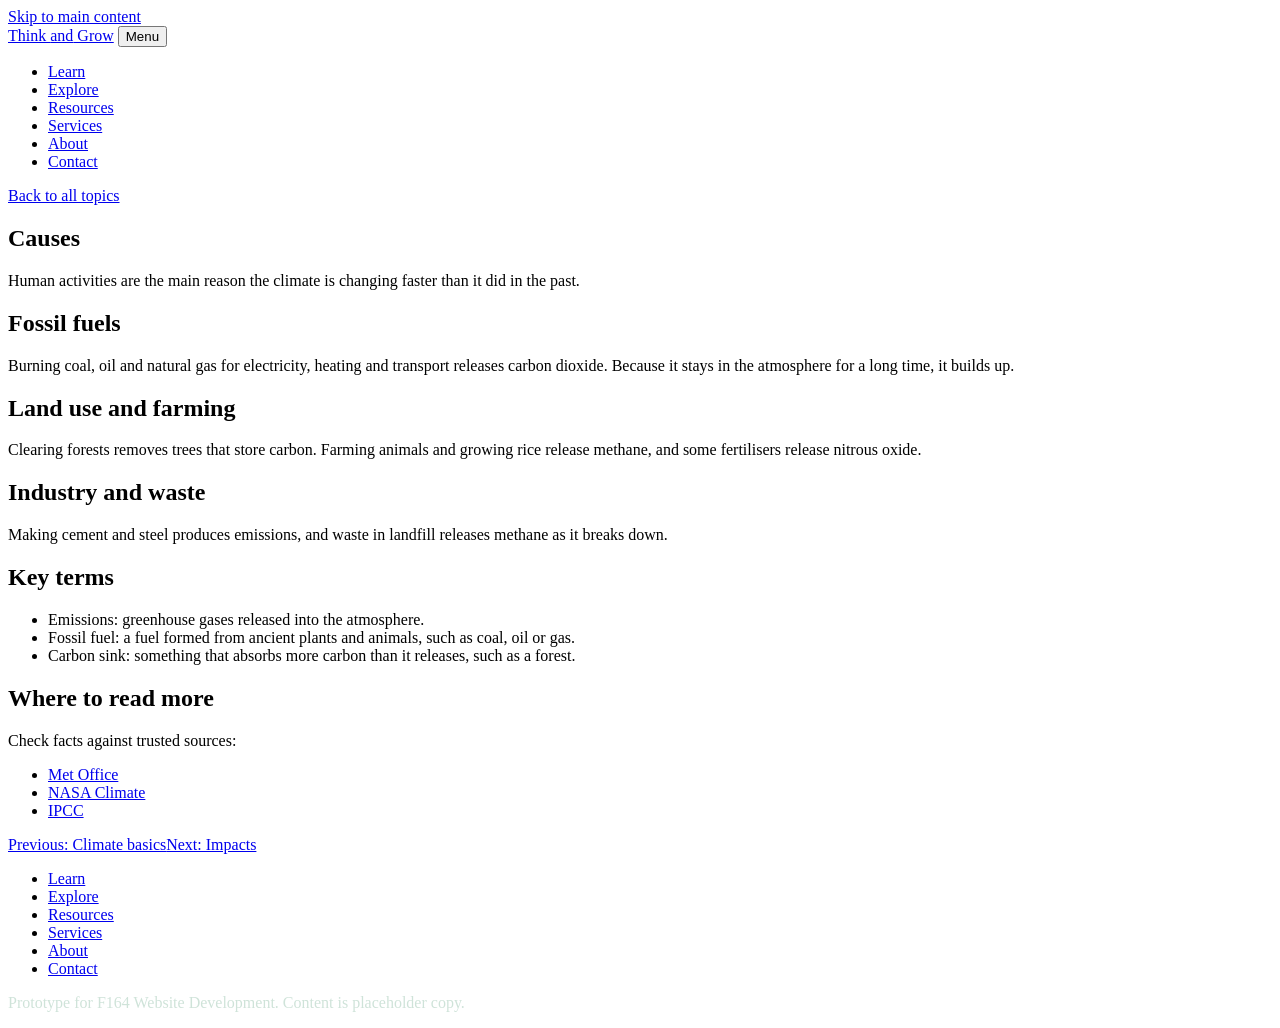
==== causes.html @ 75246ee3 "Add files via upload" ====
<!DOCTYPE html>
<html lang="en-GB">
<head>
<meta charset="utf-8">
<meta name="viewport" content="width=device-width, initial-scale=1">
<title>Causes | Think and Grow</title>
<meta name="description" content="Short lessons, interactive activities and teacher resources on climate change for UK secondary schools and colleges.">
<link rel="stylesheet" href="css/style.css">
</head>
<body>
<a class="skip" href="#main">Skip to main content</a>
<header>
 <div class="wrap bar">
  <a class="logo" href="index.html">Think <span>and</span> Grow</a>
  <button id="menuBtn" aria-expanded="false" aria-controls="nav">Menu</button>
  <nav id="nav" aria-label="Main">
   <ul>
    <li><a href="index.html#learn">Learn</a></li>
    <li><a href="index.html#explore">Explore</a></li>
    <li><a href="index.html#resources">Resources</a></li>
    <li><a href="index.html#services">Services</a></li>
    <li><a href="index.html#about">About</a></li>
    <li><a href="index.html#contact">Contact</a></li>
   </ul>
  </nav>
 </div>
</header>

<main id="main"><section class="wrap prose"><a class="crumb" href="index.html#learn">Back to all topics</a>
<h1>Causes</h1>
<p class="lead">Human activities are the main reason the climate is changing faster than it did in the past.</p>
<h2>Fossil fuels</h2>
<p>Burning coal, oil and natural gas for electricity, heating and transport releases carbon dioxide. Because it stays in the atmosphere for a long time, it builds up.</p>
<h2>Land use and farming</h2>
<p>Clearing forests removes trees that store carbon. Farming animals and growing rice release methane, and some fertilisers release nitrous oxide.</p>
<h2>Industry and waste</h2>
<p>Making cement and steel produces emissions, and waste in landfill releases methane as it breaks down.</p>
<h2>Key terms</h2>
<ul><li>Emissions: greenhouse gases released into the atmosphere.</li><li>Fossil fuel: a fuel formed from ancient plants and animals, such as coal, oil or gas.</li><li>Carbon sink: something that absorbs more carbon than it releases, such as a forest.</li></ul>
<h2>Where to read more</h2>
<p>Check facts against trusted sources:</p>
<ul class="src"><li><a href="https://www.metoffice.gov.uk">Met Office</a></li><li><a href="https://climate.nasa.gov">NASA Climate</a></li><li><a href="https://www.ipcc.ch">IPCC</a></li></ul>
<div class="pager"><a class="btn teal" href="climate-basics.html">Previous: Climate basics</a><a class="btn teal" href="impacts.html">Next: Impacts</a></div>
</section></main>
<footer>
 <div class="wrap">
  <ul><li><a href="index.html#learn">Learn</a></li><li><a href="index.html#explore">Explore</a></li><li><a href="index.html#resources">Resources</a></li><li><a href="index.html#services">Services</a></li><li><a href="index.html#about">About</a></li><li><a href="index.html#contact">Contact</a></li></ul>
  <p class="small" style="color:#cfe3d9">Prototype for F164 Website Development. Content is placeholder copy.</p>
 </div>
</footer>

<script src="js/menu.js" defer></script>
</body>
</html>
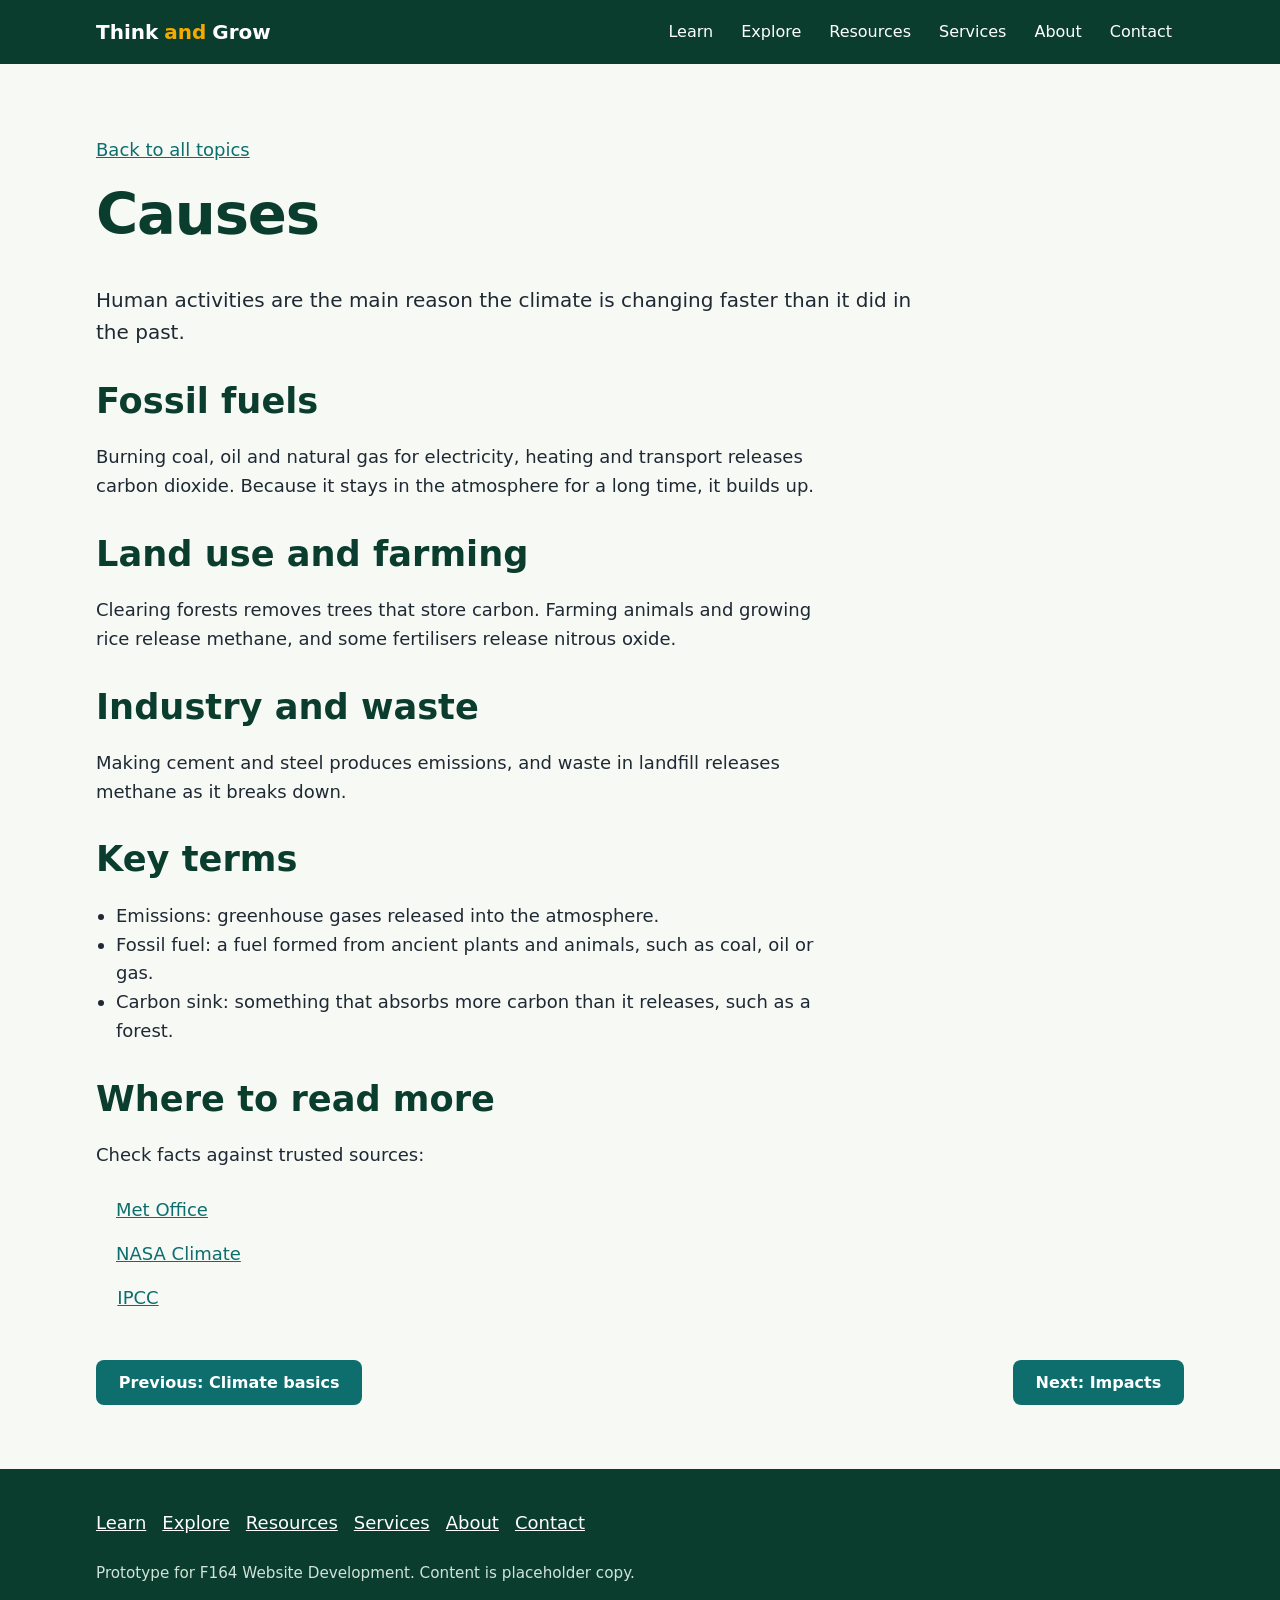
==== commit c535bba4: "Restore folder structure and add SEO tags The browser upload flattened css/, js/ and fonts/ into the" ====
--- a/causes.html
+++ b/causes.html
@@ -4,7 +4,38 @@
 <meta charset="utf-8">
 <meta name="viewport" content="width=device-width, initial-scale=1">
 <title>Causes | Think and Grow</title>
-<meta name="description" content="Short lessons, interactive activities and teacher resources on climate change for UK secondary schools and colleges.">
+<meta name="description" content="Find out how fossil fuels, land use, farming, industry and waste release greenhouse gases and drive climate change. A short topic for students aged 14–18.">
+<link rel="canonical" href="https://jadebiyi79ja-cyber.github.io/think-and-grow/causes.html">
+<meta property="og:type" content="article">
+<meta property="og:site_name" content="Think and Grow">
+<meta property="og:title" content="Causes | Think and Grow">
+<meta property="og:description" content="Find out how fossil fuels, land use, farming, industry and waste release greenhouse gases and drive climate change. A short topic for students aged 14–18.">
+<meta property="og:url" content="https://jadebiyi79ja-cyber.github.io/think-and-grow/causes.html">
+<meta property="og:locale" content="en_GB">
+<meta name="twitter:card" content="summary">
+<script type="application/ld+json">
+{
+ "@context": "https://schema.org",
+ "@type": "LearningResource",
+ "name": "Causes",
+ "url": "https://jadebiyi79ja-cyber.github.io/think-and-grow/causes.html",
+ "description": "Find out how fossil fuels, land use, farming, industry and waste release greenhouse gases and drive climate change. A short topic for students aged 14–18.",
+ "inLanguage": "en-GB",
+ "learningResourceType": "Topic page",
+ "typicalAgeRange": "14-18",
+ "about": "Climate change",
+ "audience": {
+  "@type": "EducationalAudience",
+  "educationalRole": "student",
+  "audienceType": "Students aged 14 to 18 in UK secondary schools and colleges"
+ },
+ "isPartOf": {
+  "@type": "WebSite",
+  "name": "Think and Grow",
+  "url": "https://jadebiyi79ja-cyber.github.io/think-and-grow/"
+ }
+}
+</script>
 <link rel="stylesheet" href="css/style.css">
 </head>
 <body>
--- a/css/style.css
+++ b/css/style.css
@@ -0,0 +1,104 @@
+/* House style from the planning document, section 7. */
+/* Fonts: add the WOFF2 files listed in fonts/README.txt, then delete the two lines
+   marked START and END below to switch the @font-face rules on. They are off by default
+   so the browser does not request files that are not there. */
+/* START (delete this line to enable fonts)
+@font-face{font-family:"Lexend";src:local("Lexend"),url("../fonts/Lexend-Variable.woff2") format("woff2");font-weight:100 900;font-display:swap}
+@font-face{font-family:"Atkinson Hyperlegible";src:local("Atkinson Hyperlegible"),url("../fonts/AtkinsonHyperlegible-Regular.woff2") format("woff2");font-weight:400;font-display:swap}
+@font-face{font-family:"Atkinson Hyperlegible";src:local("Atkinson Hyperlegible Bold"),url("../fonts/AtkinsonHyperlegible-Bold.woff2") format("woff2");font-weight:700;font-display:swap}
+END (delete this line to enable fonts) */
+:root{--forest:#0B3D2E;--teal:#0E6E6E;--amber:#F2A900;--mist:#F7F9F5;--tint:#DFF3EC;--ink:#1F2933;--slate:#5B6770;--red:#B42318;
+--head:"Lexend","Segoe UI",system-ui,sans-serif;--body:"Atkinson Hyperlegible","Segoe UI",system-ui,sans-serif}
+*{box-sizing:border-box}
+html{font-size:100%;scroll-padding-top:5rem}
+body{margin:0;font:1.125rem/1.6 var(--body);color:var(--ink);background:var(--mist)}
+h1,h2,h3{font-family:var(--head);color:var(--forest);line-height:1.2;margin:0 0 .6em}
+h1{font-size:clamp(2rem,1.2rem + 4vw,3.6rem);letter-spacing:-.02em}
+h2{font-size:clamp(1.5rem,1.1rem + 1.6vw,2.2rem)}
+h3{font-size:1.2rem}
+p{max-width:65ch;margin:0 0 1em}
+img,svg{max-width:100%;height:auto}
+a{color:var(--teal)}
+:focus-visible{outline:3px solid var(--forest);outline-offset:3px;border-radius:2px}
+.skip{position:absolute;left:-999px;top:0;background:var(--amber);color:var(--ink);padding:.75rem 1rem;z-index:20}
+.skip:focus{left:0}
+.wrap{width:min(100% - 2rem,68rem);margin-inline:auto}
+section{padding:3rem 0}
+/* buttons: 44px minimum touch target */
+.btn{display:inline-flex;align-items:center;justify-content:center;min-height:44px;min-width:44px;padding:.7rem 1.3rem;border:2px solid transparent;border-radius:.5rem;font:700 1rem var(--head);text-decoration:none;cursor:pointer;background:var(--amber);color:var(--ink)}
+.btn:hover{background:#ffc733}
+.btn.alt{background:transparent;color:#fff;border-color:#fff}
+.btn.alt:hover{background:rgba(255,255,255,.14)}
+.btn.teal{background:var(--teal);color:#fff}
+.btn.teal:hover{background:#0b5858}
+/* header */
+header{background:var(--forest);position:sticky;top:0;z-index:10}
+.bar{display:flex;align-items:center;justify-content:space-between;gap:1rem;min-height:4rem}
+.logo{font:700 1.25rem var(--head);color:#fff;text-decoration:none}
+.logo span{color:var(--amber)}
+#menuBtn{background:none;color:#fff;border:2px solid #fff;border-radius:.5rem;min-height:44px;padding:0 1rem;font:700 1rem var(--head);cursor:pointer}
+nav ul{list-style:none;margin:0;padding:0}
+nav a{display:flex;align-items:center;min-height:44px;padding:0 .75rem;color:#fff;text-decoration:none;font-family:var(--head);font-size:1rem}
+nav a:hover{text-decoration:underline;text-underline-offset:.3em}
+nav{display:none;position:absolute;left:0;right:0;top:100%;background:var(--forest);padding:.5rem 1rem 1rem;border-top:1px solid #1f6b52}
+nav.open{display:block}
+/* hero */
+.hero{background:var(--forest);color:#fff;padding:3rem 0 0;position:relative}
+.hero h1{color:#fff;max-width:16ch}
+.hero p{font-size:1.25rem;color:#e6f2ec}
+.cta{display:flex;flex-wrap:wrap;gap:.75rem;margin:1.5rem 0 3rem}
+/* decorative colour bands: illustrative only, not real data */
+.bands{height:5rem;background:linear-gradient(90deg,#2b6c8f 0 8%,#4a8db0 8% 16%,#8fb9cf 16% 24%,#cfdde3 24% 32%,#f0e2c3 32% 40%,#f5c977 40% 48%,#f2a900 48% 56%,#e2801a 56% 64%,#d2591f 64% 72%,#b93a1c 72% 82%,#8f2418 82% 92%,#5f1a14 92% 100%)}
+/* cards */
+.grid{display:grid;gap:1rem;grid-template-columns:1fr}
+.card{background:#fff;border:1px solid #cfdcd5;border-radius:.75rem;padding:1.25rem}
+.card.route{border-left:6px solid var(--teal)}
+.card.route.t{border-left-color:var(--amber)}
+.tint{background:var(--tint)}
+details{border-top:1px solid #cfdcd5;padding:.25rem 0}
+summary{min-height:44px;display:flex;align-items:center;cursor:pointer;font-weight:700;color:var(--teal)}
+details p{margin:.25rem 0 .75rem}
+/* tools */
+fieldset{border:1px solid #9fb5aa;border-radius:.5rem;margin:0 0 1rem;padding:.75rem 1rem}
+legend{font:700 1rem var(--head);color:var(--forest);padding:0 .4rem}
+label.opt{display:flex;align-items:center;gap:.6rem;min-height:44px;cursor:pointer}
+input[type=radio]{width:1.5rem;height:1.5rem;accent-color:var(--teal);flex:none}
+.out{margin-top:1rem;padding:1rem;border-radius:.5rem;background:var(--tint);border-left:6px solid var(--teal)}
+.out:empty{display:none}
+.out.bad{background:#fdecea;border-left-color:var(--red)}
+.small{font-size:.95rem;color:var(--slate)}
+/* form */
+.field{margin-bottom:1rem}
+.field label{display:block;font-weight:700;margin-bottom:.3rem}
+input[type=text],input[type=email],textarea{width:100%;min-height:44px;padding:.65rem .8rem;font:inherit;border:2px solid #6b7c74;border-radius:.5rem;background:#fff;color:var(--ink)}
+textarea{min-height:8rem}
+.err{color:var(--red);font-weight:700;margin:.3rem 0 0}
+input[aria-invalid=true],textarea[aria-invalid=true]{border-color:var(--red)}
+footer{background:var(--forest);color:#e6f2ec;padding:2rem 0}
+footer a{color:#fff}
+footer ul{list-style:none;padding:0;margin:0 0 1rem;display:flex;flex-wrap:wrap;gap:.25rem 1rem}
+footer li a{display:inline-flex;min-height:44px;align-items:center}
+@media(min-width:600px){.grid.two,.grid.three,.grid.four{grid-template-columns:repeat(2,1fr)}}
+@media(min-width:1024px){
+ #menuBtn{display:none}
+ nav{display:block;position:static;background:none;padding:0;border:0}
+ nav ul{display:flex;gap:.25rem}
+ .grid.three{grid-template-columns:repeat(3,1fr)}
+ .grid.four{grid-template-columns:repeat(4,1fr)}
+ .hero{padding-top:4.5rem}
+ section{padding:4rem 0}
+}
+@media(prefers-reduced-motion:reduce){*{animation:none!important;transition:none!important;scroll-behavior:auto!important}}
+
+/* topic pages */
+.crumb{display:inline-flex;align-items:center;min-height:44px;margin-bottom:.5rem}
+.lead{font-size:1.25rem}
+.prose h2{margin-top:2rem}
+.prose ul{padding-left:1.25rem;max-width:65ch}
+.pager{display:flex;flex-wrap:wrap;gap:.75rem;justify-content:space-between;margin-top:2.5rem}
+.card h3 a{color:var(--forest)}
+.logo{display:inline-flex;align-items:center;min-height:44px}
+.more,.card h3 a,.src li a{display:inline-flex;align-items:center;min-height:44px}
+.src{list-style:none;padding:0;margin:0 0 1rem}
+nav a,footer li a,.src li a{min-width:44px;justify-content:center}
+.logo{gap:.3em}
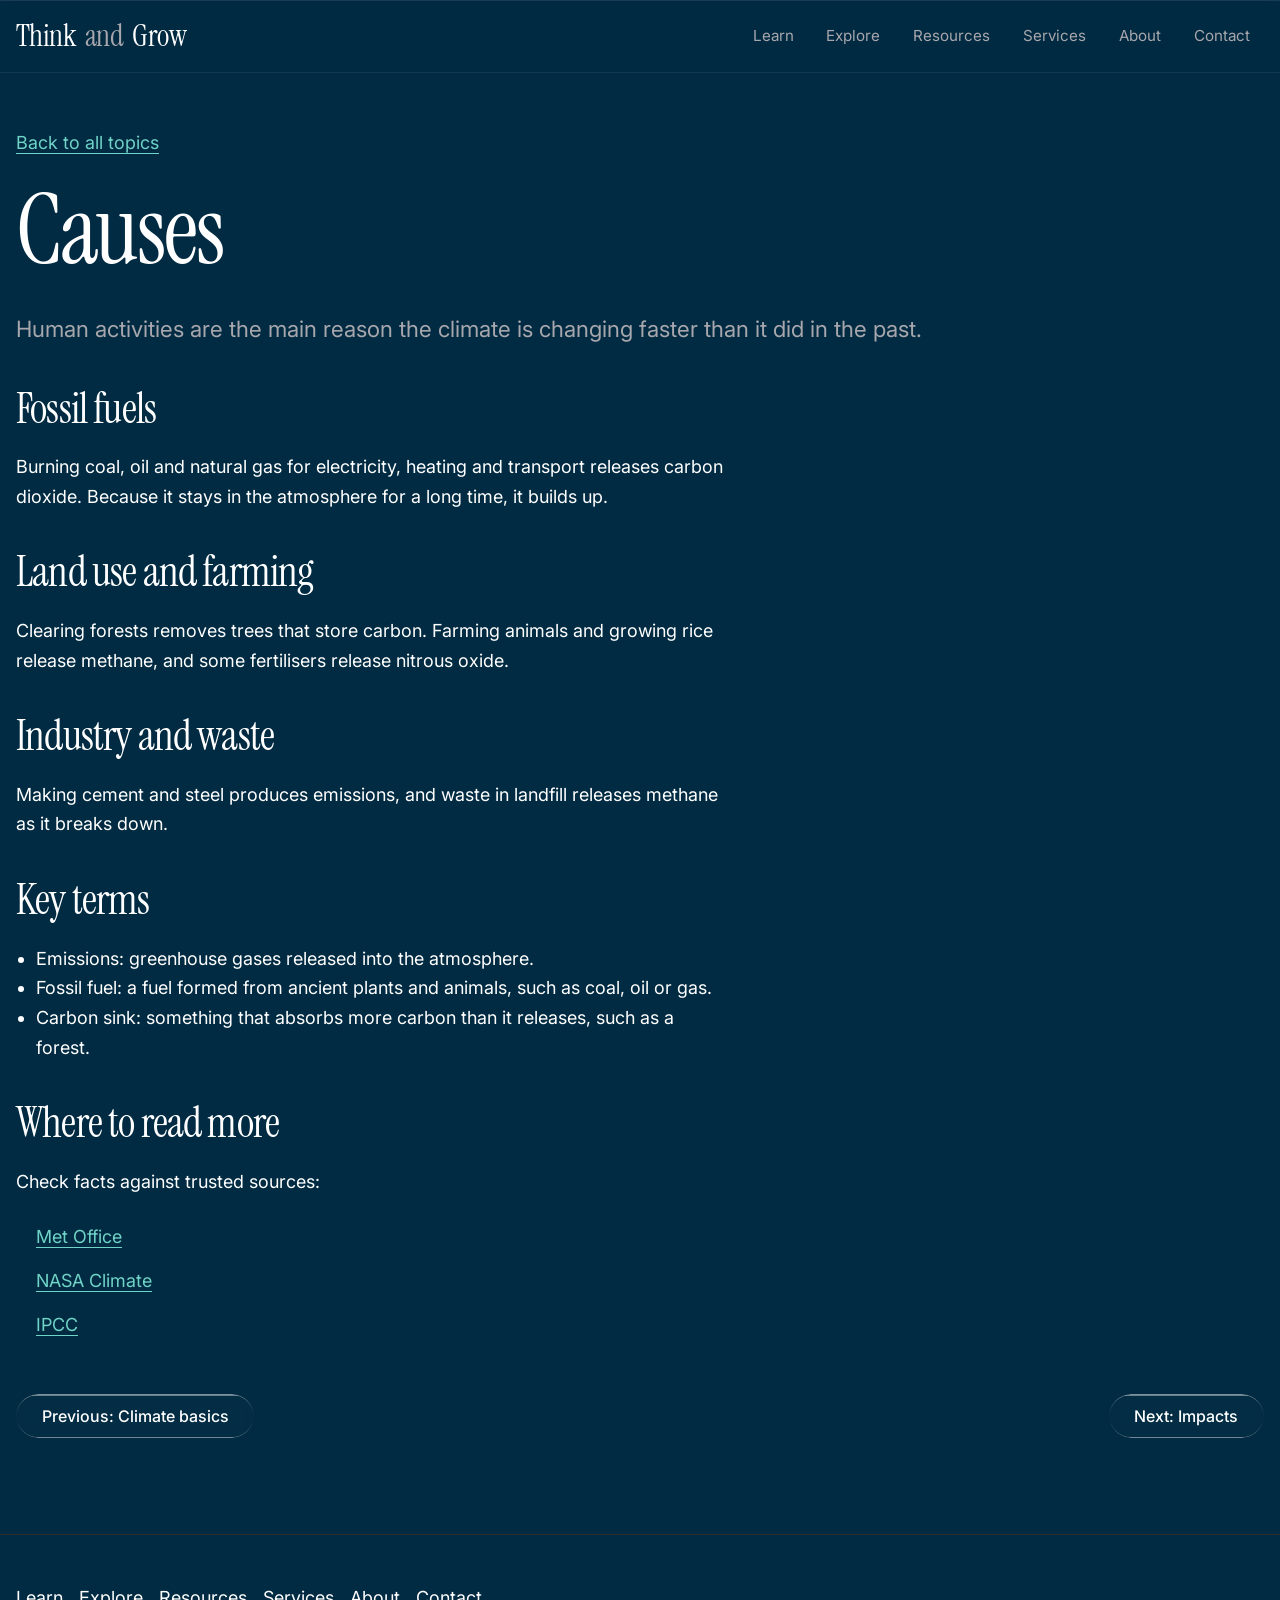
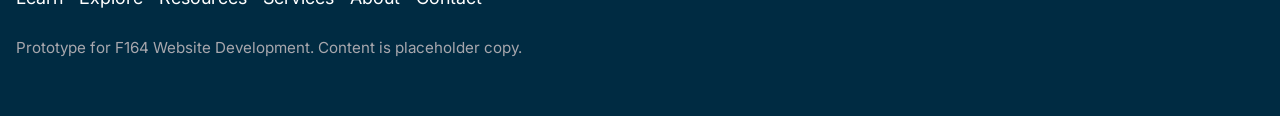
==== commit 95f3cca3: "Cinematic redesign: navy palette, liquid-glass controls, display fonts and hero video CSS restyle of" ====
--- a/causes.html
+++ b/causes.html
@@ -36,6 +36,9 @@
  }
 }
 </script>
+<link rel="preconnect" href="https://fonts.googleapis.com">
+<link rel="preconnect" href="https://fonts.gstatic.com" crossorigin>
+<link rel="stylesheet" href="https://fonts.googleapis.com/css2?family=Instrument+Serif:ital@0;1&amp;family=Inter:wght@400;500&amp;display=swap">
 <link rel="stylesheet" href="css/style.css">
 </head>
 <body>
--- a/css/style.css
+++ b/css/style.css
@@ -1,83 +1,88 @@
-/* House style from the planning document, section 7. */
-/* Fonts: add the WOFF2 files listed in fonts/README.txt, then delete the two lines
-   marked START and END below to switch the @font-face rules on. They are off by default
-   so the browser does not request files that are not there. */
-/* START (delete this line to enable fonts)
-@font-face{font-family:"Lexend";src:local("Lexend"),url("../fonts/Lexend-Variable.woff2") format("woff2");font-weight:100 900;font-display:swap}
-@font-face{font-family:"Atkinson Hyperlegible";src:local("Atkinson Hyperlegible"),url("../fonts/AtkinsonHyperlegible-Regular.woff2") format("woff2");font-weight:400;font-display:swap}
-@font-face{font-family:"Atkinson Hyperlegible";src:local("Atkinson Hyperlegible Bold"),url("../fonts/AtkinsonHyperlegible-Bold.woff2") format("woff2");font-weight:700;font-display:swap}
-END (delete this line to enable fonts) */
-:root{--forest:#0B3D2E;--teal:#0E6E6E;--amber:#F2A900;--mist:#F7F9F5;--tint:#DFF3EC;--ink:#1F2933;--slate:#5B6770;--red:#B42318;
---head:"Lexend","Segoe UI",system-ui,sans-serif;--body:"Atkinson Hyperlegible","Segoe UI",system-ui,sans-serif}
+/* Cinematic redesign (approved October 2026): deep navy, white text, liquid-glass controls.
+   Fonts: Instrument Serif (headings) and Inter 400/500 (body), loaded from Google Fonts in each page's <head>.
+   Contrast on --background: white 14.7:1, --muted-foreground 6.2:1, --link 8.3:1, --error 7.6:1, --amber 7.3:1. */
+:root{--background:hsl(201 100% 13%);--background-2:#00384F;--foreground:hsl(0 0% 100%);--muted-foreground:#A7A7AD;
+--primary:hsl(0 0% 100%);--primary-foreground:hsl(0 0% 4%);--secondary:hsl(0 0% 10%);--muted:hsl(0 0% 10%);--accent:hsl(0 0% 10%);
+--border:hsl(0 0% 18%);--input:#6B8899;--link:#6FD3C7;--amber:#F2A900;--error:#FDA29B;
+--font-display:"Instrument Serif",Georgia,serif;--font-body:"Inter","Segoe UI",system-ui,sans-serif}
 *{box-sizing:border-box}
-html{font-size:100%;scroll-padding-top:5rem}
-body{margin:0;font:1.125rem/1.6 var(--body);color:var(--ink);background:var(--mist)}
-h1,h2,h3{font-family:var(--head);color:var(--forest);line-height:1.2;margin:0 0 .6em}
-h1{font-size:clamp(2rem,1.2rem + 4vw,3.6rem);letter-spacing:-.02em}
-h2{font-size:clamp(1.5rem,1.1rem + 1.6vw,2.2rem)}
-h3{font-size:1.2rem}
+html{font-size:100%;scroll-padding-top:6rem;background:var(--background)}
+body{margin:0;font:400 1.125rem/1.65 var(--font-body);color:var(--foreground);background:var(--background)}
+h1,h2,h3{font-family:var(--font-display);font-weight:400;color:var(--foreground);line-height:1.05;margin:0 0 .5em}
+h1{font-size:clamp(3rem,1.5rem + 6vw,6rem);letter-spacing:-.025em}
+h2{font-size:clamp(2.2rem,1.4rem + 3vw,3.6rem);letter-spacing:-.02em}
+h3{font-size:1.75rem;line-height:1.15}
 p{max-width:65ch;margin:0 0 1em}
 img,svg{max-width:100%;height:auto}
-a{color:var(--teal)}
-:focus-visible{outline:3px solid var(--forest);outline-offset:3px;border-radius:2px}
-.skip{position:absolute;left:-999px;top:0;background:var(--amber);color:var(--ink);padding:.75rem 1rem;z-index:20}
+a{color:var(--link);text-underline-offset:.2em}
+strong{font-weight:500;color:var(--foreground)}
+:focus-visible{outline:3px solid var(--foreground);outline-offset:3px;border-radius:4px}
+.skip{position:absolute;left:-999px;top:0;background:var(--primary);color:var(--primary-foreground);padding:.75rem 1rem;z-index:30;border-radius:0 0 .75rem 0}
 .skip:focus{left:0}
-.wrap{width:min(100% - 2rem,68rem);margin-inline:auto}
-section{padding:3rem 0}
+.wrap{width:min(100% - 2rem,80rem);margin-inline:auto}
+section{padding:4rem 0}
+/* liquid glass */
+.btn,#menuBtn,header{background:rgba(255,255,255,.01);background-blend-mode:luminosity;-webkit-backdrop-filter:blur(4px);backdrop-filter:blur(4px);box-shadow:inset 0 1px 1px rgba(255,255,255,.1)}
+.btn,#menuBtn{position:relative;overflow:hidden}
+.btn::before,#menuBtn::before{content:"";position:absolute;inset:0;border-radius:inherit;padding:1.4px;background:linear-gradient(180deg,rgba(255,255,255,.45) 0%,rgba(255,255,255,.15) 20%,rgba(255,255,255,0) 40%,rgba(255,255,255,0) 60%,rgba(255,255,255,.15) 80%,rgba(255,255,255,.45) 100%);-webkit-mask:linear-gradient(#fff,#fff) content-box,linear-gradient(#fff,#fff);-webkit-mask-composite:xor;mask-composite:exclude;pointer-events:none}
 /* buttons: 44px minimum touch target */
-.btn{display:inline-flex;align-items:center;justify-content:center;min-height:44px;min-width:44px;padding:.7rem 1.3rem;border:2px solid transparent;border-radius:.5rem;font:700 1rem var(--head);text-decoration:none;cursor:pointer;background:var(--amber);color:var(--ink)}
-.btn:hover{background:#ffc733}
-.btn.alt{background:transparent;color:#fff;border-color:#fff}
-.btn.alt:hover{background:rgba(255,255,255,.14)}
-.btn.teal{background:var(--teal);color:#fff}
-.btn.teal:hover{background:#0b5858}
+.btn{display:inline-flex;align-items:center;justify-content:center;min-height:44px;min-width:44px;padding:.75rem 1.6rem;border:0;border-radius:999px;font:500 1rem var(--font-body);text-decoration:none;cursor:pointer;color:var(--foreground);transition:transform .2s ease,background-color .2s ease}
+.btn:hover{transform:scale(1.03);background-color:rgba(255,255,255,.08)}
+.btn.alt{color:var(--muted-foreground)}
+.btn.alt:hover{color:var(--foreground)}
 /* header */
-header{background:var(--forest);position:sticky;top:0;z-index:10}
-.bar{display:flex;align-items:center;justify-content:space-between;gap:1rem;min-height:4rem}
-.logo{font:700 1.25rem var(--head);color:#fff;text-decoration:none}
-.logo span{color:var(--amber)}
-#menuBtn{background:none;color:#fff;border:2px solid #fff;border-radius:.5rem;min-height:44px;padding:0 1rem;font:700 1rem var(--head);cursor:pointer}
+header{position:sticky;top:0;z-index:10;background-color:rgba(0,43,66,.55);border-bottom:1px solid rgba(255,255,255,.08)}
+.bar{display:flex;align-items:center;justify-content:space-between;gap:1rem;min-height:4.5rem}
+.logo{display:inline-flex;align-items:center;gap:.3em;min-height:44px;font:400 1.9rem/1 var(--font-display);letter-spacing:-.02em;color:var(--foreground);text-decoration:none}
+.logo span{color:var(--muted-foreground)}
+#menuBtn{color:var(--foreground);border:0;border-radius:999px;min-height:44px;padding:0 1.25rem;font:500 1rem var(--font-body);cursor:pointer}
 nav ul{list-style:none;margin:0;padding:0}
-nav a{display:flex;align-items:center;min-height:44px;padding:0 .75rem;color:#fff;text-decoration:none;font-family:var(--head);font-size:1rem}
-nav a:hover{text-decoration:underline;text-underline-offset:.3em}
-nav{display:none;position:absolute;left:0;right:0;top:100%;background:var(--forest);padding:.5rem 1rem 1rem;border-top:1px solid #1f6b52}
+nav a{display:flex;align-items:center;justify-content:center;min-height:44px;min-width:44px;padding:0 .9rem;color:var(--muted-foreground);text-decoration:none;font-size:.95rem;transition:color .2s ease}
+nav a:hover{color:var(--foreground)}
+nav{display:none;position:absolute;left:0;right:0;top:100%;background:var(--background);padding:.5rem 1rem 1rem;border-bottom:1px solid var(--border)}
 nav.open{display:block}
-/* hero */
-.hero{background:var(--forest);color:#fff;padding:3rem 0 0;position:relative}
-.hero h1{color:#fff;max-width:16ch}
-.hero p{font-size:1.25rem;color:#e6f2ec}
-.cta{display:flex;flex-wrap:wrap;gap:.75rem;margin:1.5rem 0 3rem}
+/* hero: fullscreen video, text centred over it */
+.hero{position:relative;overflow:hidden;color:var(--foreground);min-height:calc(100svh - 4.5rem);display:flex;flex-direction:column;justify-content:center;padding:5.5rem 0 0;text-align:center}
+.bg-video{position:absolute;inset:0;width:100%;height:100%;object-fit:cover;z-index:0}
+.hero .wrap{position:relative;z-index:1;display:flex;flex-direction:column;align-items:center}
+.hero h1{max-width:14ch;font-size:clamp(3rem,1rem + 8vw,6rem);line-height:.95;letter-spacing:-2.46px;margin-bottom:0}
+.hero p{max-width:42rem;margin:2rem auto 0;font-size:clamp(1rem,.9rem + .5vw,1.25rem);line-height:1.7;color:var(--muted-foreground)}
+.cta{display:flex;flex-wrap:wrap;justify-content:center;gap:1rem;margin:3rem 0 4.5rem}
+.cta .btn{padding:1.1rem 3rem}
 /* decorative colour bands: illustrative only, not real data */
-.bands{height:5rem;background:linear-gradient(90deg,#2b6c8f 0 8%,#4a8db0 8% 16%,#8fb9cf 16% 24%,#cfdde3 24% 32%,#f0e2c3 32% 40%,#f5c977 40% 48%,#f2a900 48% 56%,#e2801a 56% 64%,#d2591f 64% 72%,#b93a1c 72% 82%,#8f2418 82% 92%,#5f1a14 92% 100%)}
+.bands{position:relative;z-index:1;height:.6rem;background:linear-gradient(90deg,#2b6c8f 0 8%,#4a8db0 8% 16%,#8fb9cf 16% 24%,#cfdde3 24% 32%,#f0e2c3 32% 40%,#f5c977 40% 48%,#f2a900 48% 56%,#e2801a 56% 64%,#d2591f 64% 72%,#b93a1c 72% 82%,#8f2418 82% 92%,#5f1a14 92% 100%)}
 /* cards */
-.grid{display:grid;gap:1rem;grid-template-columns:1fr}
-.card{background:#fff;border:1px solid #cfdcd5;border-radius:.75rem;padding:1.25rem}
-.card.route{border-left:6px solid var(--teal)}
-.card.route.t{border-left-color:var(--amber)}
-.tint{background:var(--tint)}
-details{border-top:1px solid #cfdcd5;padding:.25rem 0}
-summary{min-height:44px;display:flex;align-items:center;cursor:pointer;font-weight:700;color:var(--teal)}
+.grid{display:grid;gap:1.25rem;grid-template-columns:1fr}
+.card{background:rgba(255,255,255,.04);border:1px solid var(--border);border-radius:1.25rem;padding:1.75rem;box-shadow:inset 0 1px 1px rgba(255,255,255,.08)}
+.card p{color:var(--muted-foreground)}
+.card.route{border-top:3px solid var(--link)}
+.card.route.t{border-top-color:var(--amber)}
+.tint{background:var(--background-2)}
+details{border-top:1px solid var(--border);padding:.25rem 0}
+summary{min-height:44px;display:flex;align-items:center;cursor:pointer;font-weight:500;color:var(--foreground)}
 details p{margin:.25rem 0 .75rem}
 /* tools */
-fieldset{border:1px solid #9fb5aa;border-radius:.5rem;margin:0 0 1rem;padding:.75rem 1rem}
-legend{font:700 1rem var(--head);color:var(--forest);padding:0 .4rem}
+fieldset{border:1px solid var(--border);border-radius:1rem;margin:0 0 1rem;padding:.75rem 1rem}
+legend{font:500 1rem var(--font-body);color:var(--foreground);padding:0 .4rem}
 label.opt{display:flex;align-items:center;gap:.6rem;min-height:44px;cursor:pointer}
-input[type=radio]{width:1.5rem;height:1.5rem;accent-color:var(--teal);flex:none}
-.out{margin-top:1rem;padding:1rem;border-radius:.5rem;background:var(--tint);border-left:6px solid var(--teal)}
+input[type=radio]{width:1.5rem;height:1.5rem;accent-color:var(--link);flex:none}
+.out{margin-top:1rem;padding:1rem 1.25rem;border-radius:1rem;background:rgba(111,211,199,.1);border-left:4px solid var(--link);color:var(--foreground)}
 .out:empty{display:none}
-.out.bad{background:#fdecea;border-left-color:var(--red)}
-.small{font-size:.95rem;color:var(--slate)}
+.out.bad{background:rgba(253,162,155,.1);border-left-color:var(--error)}
+.small{font-size:.95rem;color:var(--muted-foreground)}
 /* form */
-.field{margin-bottom:1rem}
-.field label{display:block;font-weight:700;margin-bottom:.3rem}
-input[type=text],input[type=email],textarea{width:100%;min-height:44px;padding:.65rem .8rem;font:inherit;border:2px solid #6b7c74;border-radius:.5rem;background:#fff;color:var(--ink)}
+.field{margin-bottom:1.25rem}
+.field label{display:block;font-weight:500;margin-bottom:.4rem}
+input[type=text],input[type=email],textarea{width:100%;min-height:44px;padding:.75rem 1rem;font:inherit;border:1px solid var(--input);border-radius:.75rem;background:rgba(255,255,255,.04);color:var(--foreground)}
 textarea{min-height:8rem}
-.err{color:var(--red);font-weight:700;margin:.3rem 0 0}
-input[aria-invalid=true],textarea[aria-invalid=true]{border-color:var(--red)}
-footer{background:var(--forest);color:#e6f2ec;padding:2rem 0}
-footer a{color:#fff}
+.err{color:var(--error);font-weight:500;margin:.4rem 0 0}
+input[aria-invalid=true],textarea[aria-invalid=true]{border:2px solid var(--error)}
+footer{background:var(--background);color:var(--muted-foreground);padding:2.5rem 0;border-top:1px solid var(--border)}
+footer a{color:var(--foreground);text-decoration:none}
+footer a:hover{text-decoration:underline}
 footer ul{list-style:none;padding:0;margin:0 0 1rem;display:flex;flex-wrap:wrap;gap:.25rem 1rem}
-footer li a{display:inline-flex;min-height:44px;align-items:center}
+footer li a{display:inline-flex;min-height:44px;min-width:44px;align-items:center;justify-content:center}
+footer .small{color:var(--muted-foreground)!important}
 @media(min-width:600px){.grid.two,.grid.three,.grid.four{grid-template-columns:repeat(2,1fr)}}
 @media(min-width:1024px){
  #menuBtn{display:none}
@@ -85,20 +90,28 @@
  nav ul{display:flex;gap:.25rem}
  .grid.three{grid-template-columns:repeat(3,1fr)}
  .grid.four{grid-template-columns:repeat(4,1fr)}
- .hero{padding-top:4.5rem}
- section{padding:4rem 0}
+ section{padding:6rem 0}
 }
-@media(prefers-reduced-motion:reduce){*{animation:none!important;transition:none!important;scroll-behavior:auto!important}}
+/* entrance animation only for people who have not asked for less motion */
+@keyframes fade-rise{from{opacity:0;transform:translateY(24px)}to{opacity:1;transform:translateY(0)}}
+@media(prefers-reduced-motion:no-preference){
+ .hero h1,.prose h1{animation:fade-rise .8s ease-out both}
+ .hero p,.prose .lead{animation:fade-rise .8s ease-out .2s both}
+ .hero .cta{animation:fade-rise .8s ease-out .4s both}
+}
+/* reduced motion: no animation, and the background video is hidden (the navy background shows instead) */
+@media(prefers-reduced-motion:reduce){*{animation:none!important;transition:none!important;scroll-behavior:auto!important}.bg-video{display:none}}
 
 /* topic pages */
-.crumb{display:inline-flex;align-items:center;min-height:44px;margin-bottom:.5rem}
-.lead{font-size:1.25rem}
-.prose h2{margin-top:2rem}
+.prose{padding-top:3rem}
+.crumb{display:inline-flex;align-items:center;min-height:44px;margin-bottom:1rem}
+.prose h1{margin-bottom:.3em}
+.lead{font-size:clamp(1.15rem,1rem + .6vw,1.4rem);color:var(--muted-foreground)}
+.prose h2{margin-top:2.5rem;font-size:clamp(1.8rem,1.3rem + 2vw,2.6rem)}
 .prose ul{padding-left:1.25rem;max-width:65ch}
-.pager{display:flex;flex-wrap:wrap;gap:.75rem;justify-content:space-between;margin-top:2.5rem}
-.card h3 a{color:var(--forest)}
-.logo{display:inline-flex;align-items:center;min-height:44px}
+.pager{display:flex;flex-wrap:wrap;gap:.75rem;justify-content:space-between;margin-top:3rem}
+.card h3 a{color:var(--foreground);text-decoration:none}
+.card h3 a:hover{text-decoration:underline}
 .more,.card h3 a,.src li a{display:inline-flex;align-items:center;min-height:44px}
 .src{list-style:none;padding:0;margin:0 0 1rem}
-nav a,footer li a,.src li a{min-width:44px;justify-content:center}
-.logo{gap:.3em}
+.src li a{min-width:44px}
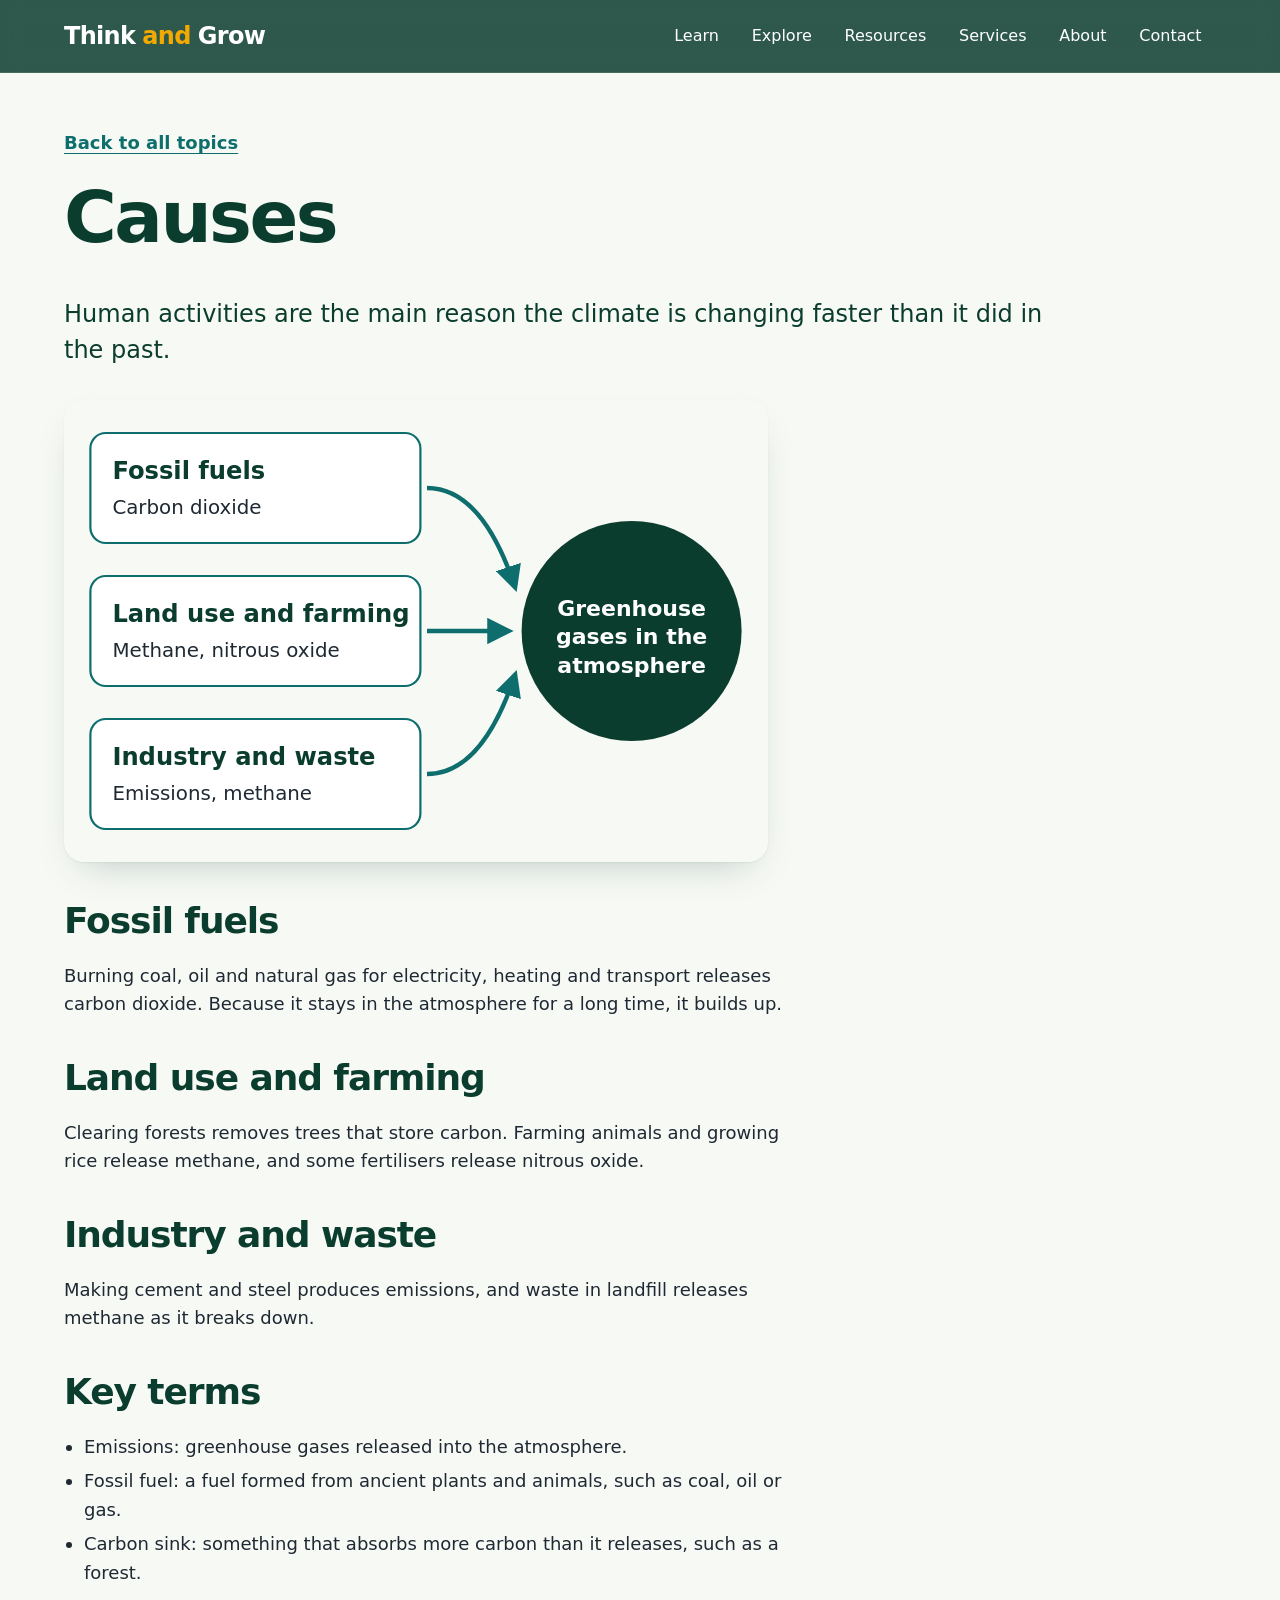
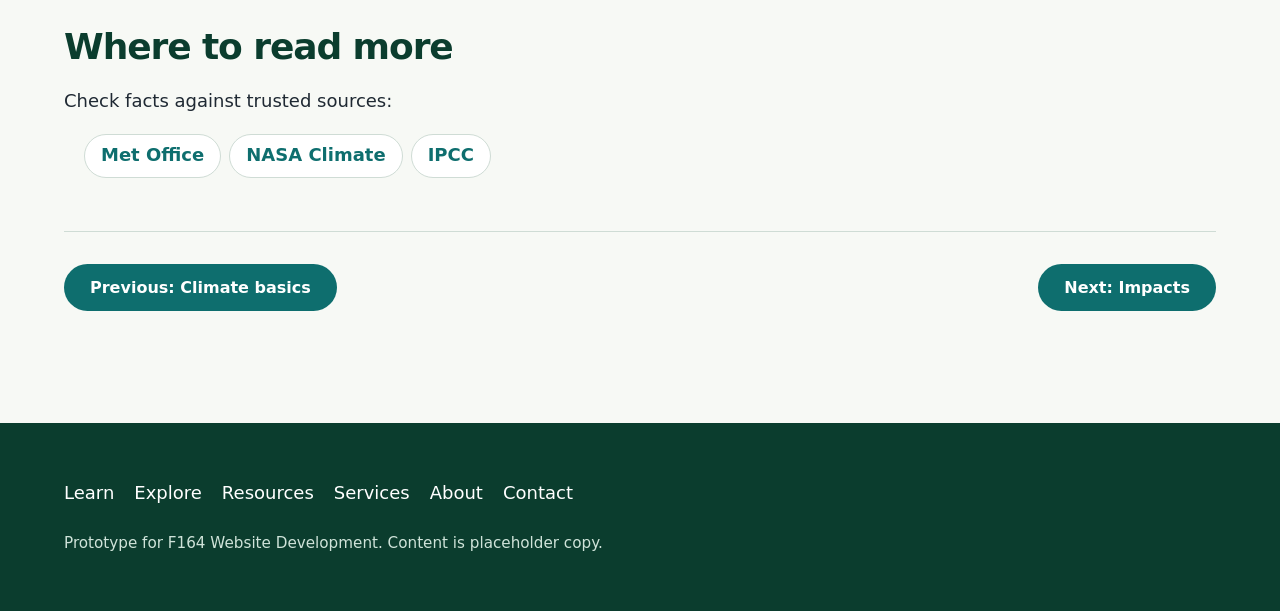
==== commit 4b05263f: "Add an original SVG diagram to each topic page Each diagram uses only wording already on its page, w" ====
--- a/causes.html
+++ b/causes.html
@@ -36,9 +36,6 @@
  }
 }
 </script>
-<link rel="preconnect" href="https://fonts.googleapis.com">
-<link rel="preconnect" href="https://fonts.gstatic.com" crossorigin>
-<link rel="stylesheet" href="https://fonts.googleapis.com/css2?family=Instrument+Serif:ital@0;1&amp;family=Inter:wght@400;500&amp;display=swap">
 <link rel="stylesheet" href="css/style.css">
 </head>
 <body>
@@ -63,6 +60,7 @@
 <main id="main"><section class="wrap prose"><a class="crumb" href="index.html#learn">Back to all topics</a>
 <h1>Causes</h1>
 <p class="lead">Human activities are the main reason the climate is changing faster than it did in the past.</p>
+<img class="diagram" src="images/causes.svg" width="640" height="420" alt="Diagram of three causes. Fossil fuels release carbon dioxide; land use and farming release methane and nitrous oxide; industry and waste release emissions and methane. All add greenhouse gases to the atmosphere.">
 <h2>Fossil fuels</h2>
 <p>Burning coal, oil and natural gas for electricity, heating and transport releases carbon dioxide. Because it stays in the atmosphere for a long time, it builds up.</p>
 <h2>Land use and farming</h2>
--- a/css/style.css
+++ b/css/style.css
@@ -1,117 +1,131 @@
-/* Cinematic redesign (approved October 2026): deep navy, white text, liquid-glass controls.
-   Fonts: Instrument Serif (headings) and Inter 400/500 (body), loaded from Google Fonts in each page's <head>.
-   Contrast on --background: white 14.7:1, --muted-foreground 6.2:1, --link 8.3:1, --error 7.6:1, --amber 7.3:1. */
-:root{--background:hsl(201 100% 13%);--background-2:#00384F;--foreground:hsl(0 0% 100%);--muted-foreground:#A7A7AD;
---primary:hsl(0 0% 100%);--primary-foreground:hsl(0 0% 4%);--secondary:hsl(0 0% 10%);--muted:hsl(0 0% 10%);--accent:hsl(0 0% 10%);
---border:hsl(0 0% 18%);--input:#6B8899;--link:#6FD3C7;--amber:#F2A900;--error:#FDA29B;
---font-display:"Instrument Serif",Georgia,serif;--font-body:"Inter","Segoe UI",system-ui,sans-serif}
+/* House style from the planning document, section 7. */
+/* Fonts: add the WOFF2 files listed in fonts/README.txt, then delete the two lines
+   marked START and END below to switch the @font-face rules on. They are off by default
+   so the browser does not request files that are not there. */
+/* START (delete this line to enable fonts)
+@font-face{font-family:"Lexend";src:local("Lexend"),url("../fonts/Lexend-Variable.woff2") format("woff2");font-weight:100 900;font-display:swap}
+@font-face{font-family:"Atkinson Hyperlegible";src:local("Atkinson Hyperlegible"),url("../fonts/AtkinsonHyperlegible-Regular.woff2") format("woff2");font-weight:400;font-display:swap}
+@font-face{font-family:"Atkinson Hyperlegible";src:local("Atkinson Hyperlegible Bold"),url("../fonts/AtkinsonHyperlegible-Bold.woff2") format("woff2");font-weight:700;font-display:swap}
+END (delete this line to enable fonts) */
+:root{--forest:#0B3D2E;--teal:#0E6E6E;--amber:#F2A900;--mist:#F7F9F5;--tint:#DFF3EC;--ink:#1F2933;--slate:#5B6770;--red:#B42318;
+--head:"Lexend","Segoe UI",system-ui,sans-serif;--body:"Atkinson Hyperlegible","Segoe UI",system-ui,sans-serif;
+--hh:4.5rem;--radius:1.25rem;--shadow:0 1px 2px rgba(11,61,46,.06),0 16px 40px -18px rgba(11,61,46,.28);--ease:cubic-bezier(.2,.7,.2,1)}
 *{box-sizing:border-box}
-html{font-size:100%;scroll-padding-top:6rem;background:var(--background)}
-body{margin:0;font:400 1.125rem/1.65 var(--font-body);color:var(--foreground);background:var(--background)}
-h1,h2,h3{font-family:var(--font-display);font-weight:400;color:var(--foreground);line-height:1.05;margin:0 0 .5em}
-h1{font-size:clamp(3rem,1.5rem + 6vw,6rem);letter-spacing:-.025em}
-h2{font-size:clamp(2.2rem,1.4rem + 3vw,3.6rem);letter-spacing:-.02em}
-h3{font-size:1.75rem;line-height:1.15}
+html{font-size:100%;scroll-padding-top:calc(var(--hh) + 1rem)}
+body{margin:0;font:1.125rem/1.6 var(--body);color:var(--ink);background:var(--mist)}
+h1,h2,h3{font-family:var(--head);color:var(--forest);line-height:1.1;margin:0 0 .6em;text-wrap:balance}
+h1{font-size:clamp(2.5rem,1.4rem + 4.5vw,4.5rem);letter-spacing:-.035em;line-height:1}
+h2{font-size:clamp(2rem,1.2rem + 3vw,3.25rem);letter-spacing:-.03em;line-height:1.05}
+h3{font-size:1.3rem;letter-spacing:-.01em}
 p{max-width:65ch;margin:0 0 1em}
 img,svg{max-width:100%;height:auto}
-a{color:var(--link);text-underline-offset:.2em}
-strong{font-weight:500;color:var(--foreground)}
-:focus-visible{outline:3px solid var(--foreground);outline-offset:3px;border-radius:4px}
-.skip{position:absolute;left:-999px;top:0;background:var(--primary);color:var(--primary-foreground);padding:.75rem 1rem;z-index:30;border-radius:0 0 .75rem 0}
+a{color:var(--teal);text-underline-offset:.2em}
+:focus-visible{outline:3px solid var(--forest);outline-offset:3px;border-radius:2px}
+header :focus-visible,.hero :focus-visible,footer :focus-visible{outline-color:var(--amber)}
+.skip{position:absolute;left:-999px;top:0;background:var(--amber);color:var(--ink);padding:.75rem 1rem;z-index:20;font-weight:700}
 .skip:focus{left:0}
-.wrap{width:min(100% - 2rem,80rem);margin-inline:auto}
-section{padding:4rem 0}
-/* liquid glass */
-.btn,#menuBtn,header{background:rgba(255,255,255,.01);background-blend-mode:luminosity;-webkit-backdrop-filter:blur(4px);backdrop-filter:blur(4px);box-shadow:inset 0 1px 1px rgba(255,255,255,.1)}
-.btn,#menuBtn{position:relative;overflow:hidden}
-.btn::before,#menuBtn::before{content:"";position:absolute;inset:0;border-radius:inherit;padding:1.4px;background:linear-gradient(180deg,rgba(255,255,255,.45) 0%,rgba(255,255,255,.15) 20%,rgba(255,255,255,0) 40%,rgba(255,255,255,0) 60%,rgba(255,255,255,.15) 80%,rgba(255,255,255,.45) 100%);-webkit-mask:linear-gradient(#fff,#fff) content-box,linear-gradient(#fff,#fff);-webkit-mask-composite:xor;mask-composite:exclude;pointer-events:none}
+.wrap{width:min(100% - 2rem,72rem);margin-inline:auto}
+section{padding:4.5rem 0}
 /* buttons: 44px minimum touch target */
-.btn{display:inline-flex;align-items:center;justify-content:center;min-height:44px;min-width:44px;padding:.75rem 1.6rem;border:0;border-radius:999px;font:500 1rem var(--font-body);text-decoration:none;cursor:pointer;color:var(--foreground);transition:transform .2s ease,background-color .2s ease}
-.btn:hover{transform:scale(1.03);background-color:rgba(255,255,255,.08)}
-.btn.alt{color:var(--muted-foreground)}
-.btn.alt:hover{color:var(--foreground)}
-/* header */
-header{position:sticky;top:0;z-index:10;background-color:rgba(0,43,66,.55);border-bottom:1px solid rgba(255,255,255,.08)}
-.bar{display:flex;align-items:center;justify-content:space-between;gap:1rem;min-height:4.5rem}
-.logo{display:inline-flex;align-items:center;gap:.3em;min-height:44px;font:400 1.9rem/1 var(--font-display);letter-spacing:-.02em;color:var(--foreground);text-decoration:none}
-.logo span{color:var(--muted-foreground)}
-#menuBtn{color:var(--foreground);border:0;border-radius:999px;min-height:44px;padding:0 1.25rem;font:500 1rem var(--font-body);cursor:pointer}
+.btn{display:inline-flex;align-items:center;justify-content:center;min-height:44px;min-width:44px;padding:.75rem 1.5rem;border:2px solid transparent;border-radius:999px;font:700 1rem var(--head);text-decoration:none;cursor:pointer;background:var(--amber);color:var(--ink);transition:transform .2s var(--ease),background-color .2s,box-shadow .2s}
+.btn:hover{background:#ffc733;box-shadow:0 8px 24px -10px rgba(242,169,0,.8)}
+.btn.teal{background:var(--teal);color:#fff}
+.btn.teal:hover{background:#0b5858;box-shadow:0 8px 24px -10px rgba(14,110,110,.8)}
+/* liquid glass: see-through buttons over the hero video */
+.btn.alt,#menuBtn{position:relative;overflow:hidden;background:rgba(255,255,255,.06);background-blend-mode:luminosity;-webkit-backdrop-filter:blur(8px);backdrop-filter:blur(8px);color:#fff;border-color:transparent;box-shadow:inset 0 1px 1px rgba(255,255,255,.15)}
+.btn.alt::before,#menuBtn::before{content:"";position:absolute;inset:0;border-radius:inherit;padding:1.4px;background:linear-gradient(180deg,rgba(255,255,255,.7) 0%,rgba(255,255,255,.25) 20%,rgba(255,255,255,0) 40%,rgba(255,255,255,0) 60%,rgba(255,255,255,.25) 80%,rgba(255,255,255,.7) 100%);-webkit-mask:linear-gradient(#fff,#fff) content-box,linear-gradient(#fff,#fff);-webkit-mask-composite:xor;mask-composite:exclude;pointer-events:none}
+.btn.alt:hover,#menuBtn:hover{background:rgba(255,255,255,.16);box-shadow:inset 0 1px 1px rgba(255,255,255,.2)}
+/* header: tinted glass bar, solid enough for white text over any background */
+header{position:sticky;top:0;z-index:10;background:rgba(11,61,46,.85);-webkit-backdrop-filter:blur(14px) saturate(140%);backdrop-filter:blur(14px) saturate(140%);border-bottom:1px solid rgba(255,255,255,.12)}
+.bar{display:flex;align-items:center;justify-content:space-between;gap:1rem;min-height:var(--hh)}
+.logo{font:700 1.5rem var(--head);letter-spacing:-.03em;color:#fff;text-decoration:none}
+.logo span{color:var(--amber)}
+#menuBtn{border:0;border-radius:999px;min-height:44px;padding:0 1.25rem;font:700 1rem var(--head);cursor:pointer}
 nav ul{list-style:none;margin:0;padding:0}
-nav a{display:flex;align-items:center;justify-content:center;min-height:44px;min-width:44px;padding:0 .9rem;color:var(--muted-foreground);text-decoration:none;font-size:.95rem;transition:color .2s ease}
-nav a:hover{color:var(--foreground)}
-nav{display:none;position:absolute;left:0;right:0;top:100%;background:var(--background);padding:.5rem 1rem 1rem;border-bottom:1px solid var(--border)}
+nav a{display:flex;align-items:center;min-height:44px;padding:0 .9rem;color:#fff;text-decoration:none;font-family:var(--head);font-size:1rem;border-radius:999px;transition:background-color .2s}
+nav a:hover{background:rgba(255,255,255,.14)}
+nav{display:none;position:absolute;left:0;right:0;top:100%;background:var(--forest);padding:.5rem 1rem 1rem;border-top:1px solid rgba(255,255,255,.12);box-shadow:0 24px 40px -20px rgba(0,0,0,.5)}
 nav.open{display:block}
-/* hero: fullscreen video, text centred over it */
-.hero{position:relative;overflow:hidden;color:var(--foreground);min-height:calc(100svh - 4.5rem);display:flex;flex-direction:column;justify-content:center;padding:5.5rem 0 0;text-align:center}
+/* hero: full-screen video behind the header, with a Forest fade for readable text */
+.hero{position:relative;isolation:isolate;overflow:hidden;display:flex;flex-direction:column;min-height:100vh;min-height:100svh;margin-top:calc(-1 * var(--hh));padding-top:var(--hh);background:var(--forest);color:#fff;text-align:center}
 .bg-video{position:absolute;inset:0;width:100%;height:100%;object-fit:cover;z-index:0}
-.hero .wrap{position:relative;z-index:1;display:flex;flex-direction:column;align-items:center}
-.hero h1{max-width:14ch;font-size:clamp(3rem,1rem + 8vw,6rem);line-height:.95;letter-spacing:-2.46px;margin-bottom:0}
-.hero p{max-width:42rem;margin:2rem auto 0;font-size:clamp(1rem,.9rem + .5vw,1.25rem);line-height:1.7;color:var(--muted-foreground)}
-.cta{display:flex;flex-wrap:wrap;justify-content:center;gap:1rem;margin:3rem 0 4.5rem}
-.cta .btn{padding:1.1rem 3rem}
+.hero::before{content:"";position:absolute;inset:0;z-index:1;background:linear-gradient(180deg,rgba(11,61,46,.6) 0%,rgba(11,61,46,.35) 30%,rgba(11,61,46,.55) 60%,rgba(11,61,46,.96) 100%)}
+.hero .wrap{position:relative;z-index:2;flex:1;display:flex;flex-direction:column;align-items:center;justify-content:center;padding:3rem 0 5rem}
+.hero h1{color:#fff;font-size:clamp(2.75rem,1.2rem + 5vw,6rem);line-height:.95;letter-spacing:-.04em;max-width:17ch;margin:0 auto;text-shadow:0 2px 30px rgba(0,0,0,.35)}
+.hero h1 .accent{color:var(--amber)}
+.hero p{font-size:clamp(1.125rem,1rem + .5vw,1.375rem);color:#e6f2ec;max-width:38rem;margin:2rem auto 0;text-shadow:0 1px 12px rgba(0,0,0,.45)}
+.cta{display:flex;flex-wrap:wrap;justify-content:center;gap:.75rem 1rem;margin:3rem 0 0}
+.hero .btn{min-height:56px;padding:1rem 2.25rem;font-size:1.0625rem}
 /* decorative colour bands: illustrative only, not real data */
-.bands{position:relative;z-index:1;height:.6rem;background:linear-gradient(90deg,#2b6c8f 0 8%,#4a8db0 8% 16%,#8fb9cf 16% 24%,#cfdde3 24% 32%,#f0e2c3 32% 40%,#f5c977 40% 48%,#f2a900 48% 56%,#e2801a 56% 64%,#d2591f 64% 72%,#b93a1c 72% 82%,#8f2418 82% 92%,#5f1a14 92% 100%)}
+.bands{position:relative;z-index:2;height:.75rem;background:linear-gradient(90deg,#2b6c8f 0 8%,#4a8db0 8% 16%,#8fb9cf 16% 24%,#cfdde3 24% 32%,#f0e2c3 32% 40%,#f5c977 40% 48%,#f2a900 48% 56%,#e2801a 56% 64%,#d2591f 64% 72%,#b93a1c 72% 82%,#8f2418 82% 92%,#5f1a14 92% 100%)}
 /* cards */
-.grid{display:grid;gap:1.25rem;grid-template-columns:1fr}
-.card{background:rgba(255,255,255,.04);border:1px solid var(--border);border-radius:1.25rem;padding:1.75rem;box-shadow:inset 0 1px 1px rgba(255,255,255,.08)}
-.card p{color:var(--muted-foreground)}
-.card.route{border-top:3px solid var(--link)}
+.grid{display:grid;gap:1.25rem;grid-template-columns:1fr;margin-top:2rem}
+.card{background:#fff;border:1px solid rgba(11,61,46,.08);border-radius:var(--radius);padding:1.75rem;box-shadow:var(--shadow);transition:transform .25s var(--ease),box-shadow .25s var(--ease)}
+.card.route{border-top:6px solid var(--teal)}
 .card.route.t{border-top-color:var(--amber)}
-.tint{background:var(--background-2)}
-details{border-top:1px solid var(--border);padding:.25rem 0}
-summary{min-height:44px;display:flex;align-items:center;cursor:pointer;font-weight:500;color:var(--foreground)}
+.tint{background:var(--tint)}
+details{border-top:1px solid #cfdcd5;padding:.25rem 0}
+summary{min-height:44px;display:flex;align-items:center;gap:.5rem;cursor:pointer;font-weight:700;color:var(--teal)}
+summary::marker{color:var(--amber)}
 details p{margin:.25rem 0 .75rem}
 /* tools */
-fieldset{border:1px solid var(--border);border-radius:1rem;margin:0 0 1rem;padding:.75rem 1rem}
-legend{font:500 1rem var(--font-body);color:var(--foreground);padding:0 .4rem}
-label.opt{display:flex;align-items:center;gap:.6rem;min-height:44px;cursor:pointer}
-input[type=radio]{width:1.5rem;height:1.5rem;accent-color:var(--link);flex:none}
-.out{margin-top:1rem;padding:1rem 1.25rem;border-radius:1rem;background:rgba(111,211,199,.1);border-left:4px solid var(--link);color:var(--foreground)}
+fieldset{border:1px solid #9fb5aa;border-radius:.9rem;margin:0 0 1rem;padding:.75rem 1rem}
+legend{font:700 1rem var(--head);color:var(--forest);padding:0 .4rem}
+label.opt{display:flex;align-items:center;gap:.6rem;min-height:44px;cursor:pointer;padding:0 .5rem;margin:0 -.5rem;border-radius:.6rem;transition:background-color .15s}
+label.opt:hover{background:var(--tint)}
+input[type=radio]{width:1.5rem;height:1.5rem;accent-color:var(--teal);flex:none}
+.out{margin-top:1rem;padding:1rem 1.25rem;border-radius:.9rem;background:var(--tint);border-left:6px solid var(--teal)}
 .out:empty{display:none}
-.out.bad{background:rgba(253,162,155,.1);border-left-color:var(--error)}
-.small{font-size:.95rem;color:var(--muted-foreground)}
+.out.bad{background:#fdecea;border-left-color:var(--red)}
+.small{font-size:.95rem;color:var(--slate)}
 /* form */
 .field{margin-bottom:1.25rem}
-.field label{display:block;font-weight:500;margin-bottom:.4rem}
-input[type=text],input[type=email],textarea{width:100%;min-height:44px;padding:.75rem 1rem;font:inherit;border:1px solid var(--input);border-radius:.75rem;background:rgba(255,255,255,.04);color:var(--foreground)}
-textarea{min-height:8rem}
-.err{color:var(--error);font-weight:500;margin:.4rem 0 0}
-input[aria-invalid=true],textarea[aria-invalid=true]{border:2px solid var(--error)}
-footer{background:var(--background);color:var(--muted-foreground);padding:2.5rem 0;border-top:1px solid var(--border)}
-footer a{color:var(--foreground);text-decoration:none}
-footer a:hover{text-decoration:underline}
-footer ul{list-style:none;padding:0;margin:0 0 1rem;display:flex;flex-wrap:wrap;gap:.25rem 1rem}
-footer li a{display:inline-flex;min-height:44px;min-width:44px;align-items:center;justify-content:center}
-footer .small{color:var(--muted-foreground)!important}
+.field label{display:block;font-weight:700;margin-bottom:.35rem}
+input[type=text],input[type=email],textarea{width:100%;min-height:48px;padding:.75rem .9rem;font:inherit;border:2px solid #6b7c74;border-radius:.75rem;background:#fff;color:var(--ink);transition:border-color .15s}
+input[type=text]:focus,input[type=email]:focus,textarea:focus{border-color:var(--teal)}
+textarea{min-height:9rem}
+.err{color:var(--red);font-weight:700;margin:.3rem 0 0}
+input[aria-invalid=true],textarea[aria-invalid=true]{border-color:var(--red)}
+footer{background:var(--forest);color:#e6f2ec;padding:3rem 0 2.5rem}
+footer a{color:#fff}
+footer ul{list-style:none;padding:0;margin:0 0 1rem;display:flex;flex-wrap:wrap;gap:.25rem 1.25rem}
+footer li a{display:inline-flex;min-height:44px;align-items:center;text-decoration:none;font-family:var(--head)}
+footer li a:hover{text-decoration:underline}
 @media(min-width:600px){.grid.two,.grid.three,.grid.four{grid-template-columns:repeat(2,1fr)}}
 @media(min-width:1024px){
  #menuBtn{display:none}
- nav{display:block;position:static;background:none;padding:0;border:0}
+ nav{display:block;position:static;background:none;padding:0;border:0;box-shadow:none}
  nav ul{display:flex;gap:.25rem}
  .grid.three{grid-template-columns:repeat(3,1fr)}
  .grid.four{grid-template-columns:repeat(4,1fr)}
- section{padding:6rem 0}
+ section{padding:7rem 0}
 }
-/* entrance animation only for people who have not asked for less motion */
-@keyframes fade-rise{from{opacity:0;transform:translateY(24px)}to{opacity:1;transform:translateY(0)}}
+/* motion: only when the visitor has not asked for reduced motion */
 @media(prefers-reduced-motion:no-preference){
- .hero h1,.prose h1{animation:fade-rise .8s ease-out both}
- .hero p,.prose .lead{animation:fade-rise .8s ease-out .2s both}
+ @keyframes fade-rise{from{opacity:0;transform:translateY(24px)}to{opacity:1;transform:translateY(0)}}
+ .hero h1{animation:fade-rise .8s ease-out both}
+ .hero p{animation:fade-rise .8s ease-out .2s both}
  .hero .cta{animation:fade-rise .8s ease-out .4s both}
+ .btn:hover{transform:scale(1.03)}
+ .grid .card:hover{transform:translateY(-4px);box-shadow:0 1px 2px rgba(11,61,46,.06),0 24px 48px -20px rgba(11,61,46,.35)}
 }
-/* reduced motion: no animation, and the background video is hidden (the navy background shows instead) */
+/* reduced motion: no video, plain Forest background */
 @media(prefers-reduced-motion:reduce){*{animation:none!important;transition:none!important;scroll-behavior:auto!important}.bg-video{display:none}}
 
 /* topic pages */
+.crumb{display:inline-flex;align-items:center;min-height:44px;margin-bottom:1rem;font-weight:700}
+.lead{font-size:clamp(1.25rem,1.1rem + .6vw,1.5rem);line-height:1.5;color:var(--forest)}
 .prose{padding-top:3rem}
-.crumb{display:inline-flex;align-items:center;min-height:44px;margin-bottom:1rem}
-.prose h1{margin-bottom:.3em}
-.lead{font-size:clamp(1.15rem,1rem + .6vw,1.4rem);color:var(--muted-foreground)}
-.prose h2{margin-top:2.5rem;font-size:clamp(1.8rem,1.3rem + 2vw,2.6rem)}
+.prose h2{font-size:clamp(1.6rem,1.2rem + 1.6vw,2.25rem);margin-top:2.5rem}
 .prose ul{padding-left:1.25rem;max-width:65ch}
-.pager{display:flex;flex-wrap:wrap;gap:.75rem;justify-content:space-between;margin-top:3rem}
-.card h3 a{color:var(--foreground);text-decoration:none}
-.card h3 a:hover{text-decoration:underline}
+.prose li{margin-bottom:.35rem}
+.diagram{display:block;width:100%;max-width:44rem;margin:2rem 0 1rem;border-radius:var(--radius);box-shadow:var(--shadow)}
+.pager{display:flex;flex-wrap:wrap;gap:.75rem;justify-content:space-between;margin-top:3rem;padding-top:2rem;border-top:1px solid #cfdcd5}
+.card h3 a{color:var(--forest)}
+.logo{display:inline-flex;align-items:center;min-height:44px}
 .more,.card h3 a,.src li a{display:inline-flex;align-items:center;min-height:44px}
-.src{list-style:none;padding:0;margin:0 0 1rem}
-.src li a{min-width:44px}
+.src{list-style:none;padding:0;margin:0 0 1rem;display:flex;flex-wrap:wrap;gap:.5rem}
+.src li a{padding:0 1rem;border:1px solid #cfdcd5;border-radius:999px;background:#fff;text-decoration:none;font-weight:700}
+.src li a:hover{border-color:var(--teal)}
+nav a,footer li a,.src li a{min-width:44px;justify-content:center}
+.logo{gap:.3em}
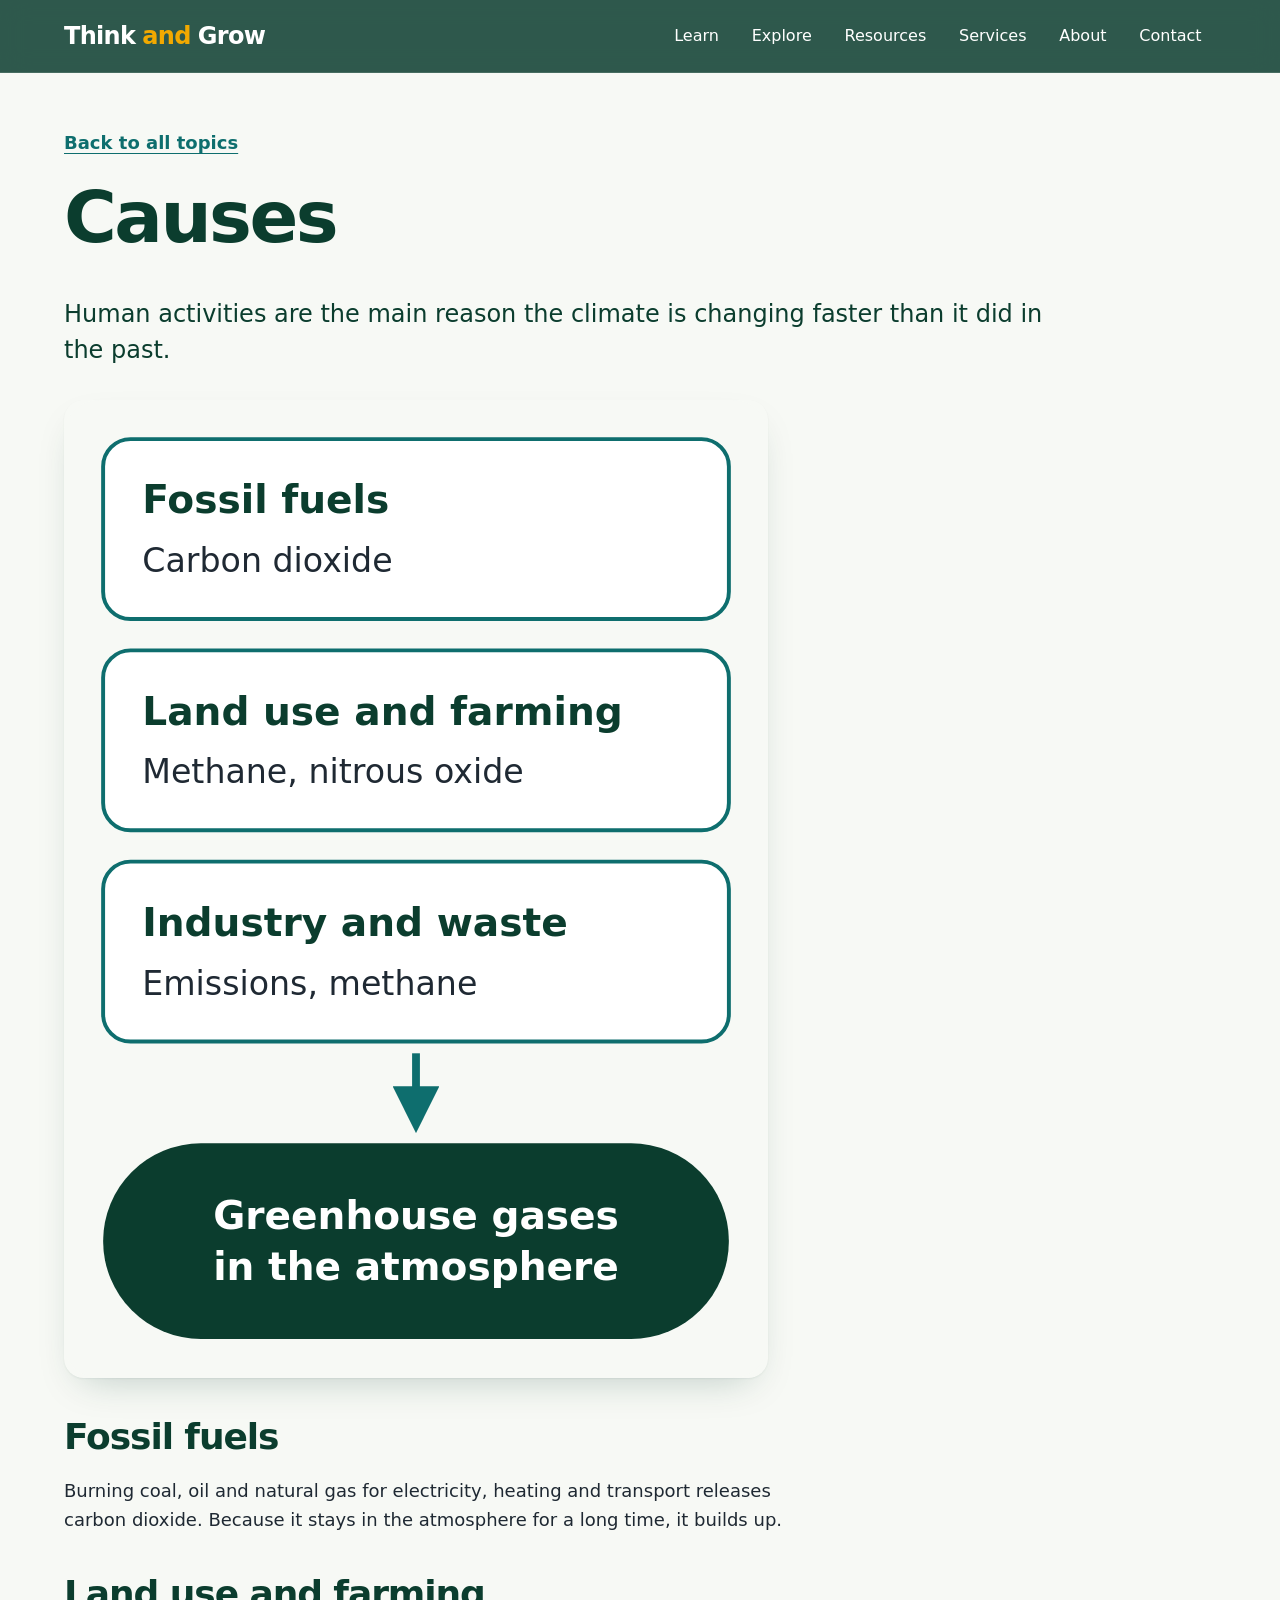
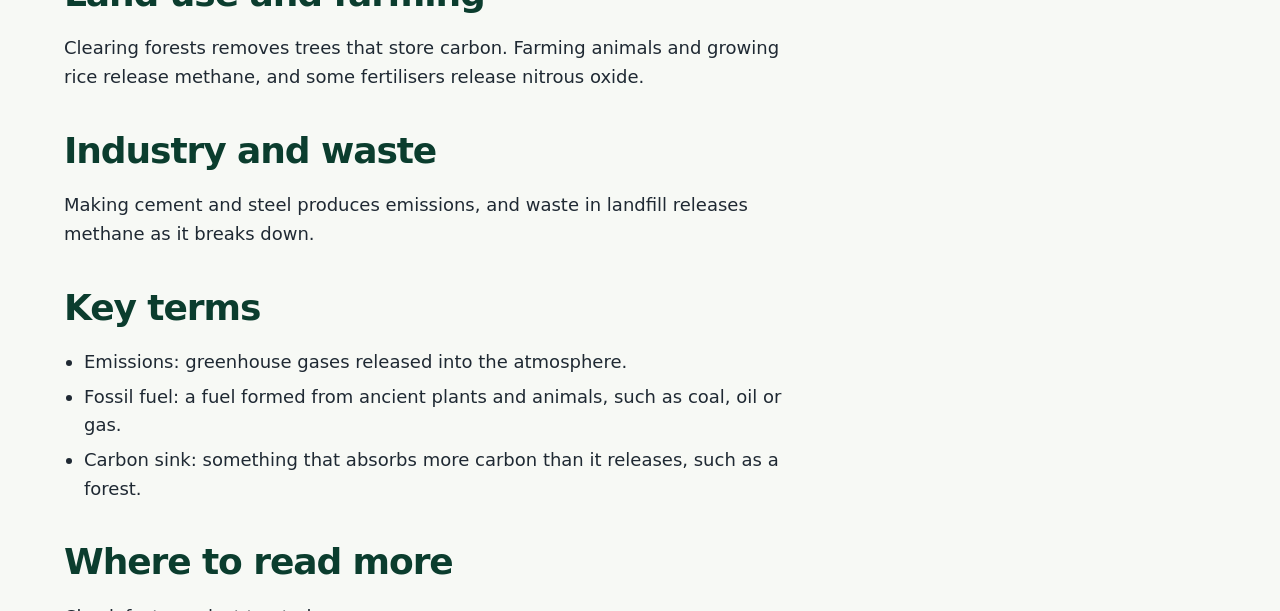
==== commit 80098503: "Point canonical, Open Graph, sitemap and robots URLs at think-and-grow.pages.dev The site now deploy" ====
--- a/causes.html
+++ b/causes.html
@@ -5,12 +5,12 @@
 <meta name="viewport" content="width=device-width, initial-scale=1">
 <title>Causes | Think and Grow</title>
 <meta name="description" content="Find out how fossil fuels, land use, farming, industry and waste release greenhouse gases and drive climate change. A short topic for students aged 14–18.">
-<link rel="canonical" href="https://jadebiyi79ja-cyber.github.io/think-and-grow/causes.html">
+<link rel="canonical" href="https://think-and-grow.pages.dev/causes">
 <meta property="og:type" content="article">
 <meta property="og:site_name" content="Think and Grow">
 <meta property="og:title" content="Causes | Think and Grow">
 <meta property="og:description" content="Find out how fossil fuels, land use, farming, industry and waste release greenhouse gases and drive climate change. A short topic for students aged 14–18.">
-<meta property="og:url" content="https://jadebiyi79ja-cyber.github.io/think-and-grow/causes.html">
+<meta property="og:url" content="https://think-and-grow.pages.dev/causes">
 <meta property="og:locale" content="en_GB">
 <meta name="twitter:card" content="summary">
 <script type="application/ld+json">
@@ -18,7 +18,7 @@
  "@context": "https://schema.org",
  "@type": "LearningResource",
  "name": "Causes",
- "url": "https://jadebiyi79ja-cyber.github.io/think-and-grow/causes.html",
+ "url": "https://think-and-grow.pages.dev/causes",
  "description": "Find out how fossil fuels, land use, farming, industry and waste release greenhouse gases and drive climate change. A short topic for students aged 14–18.",
  "inLanguage": "en-GB",
  "learningResourceType": "Topic page",
@@ -32,7 +32,7 @@
  "isPartOf": {
   "@type": "WebSite",
   "name": "Think and Grow",
-  "url": "https://jadebiyi79ja-cyber.github.io/think-and-grow/"
+  "url": "https://think-and-grow.pages.dev/"
  }
 }
 </script>
@@ -60,7 +60,7 @@
 <main id="main"><section class="wrap prose"><a class="crumb" href="index.html#learn">Back to all topics</a>
 <h1>Causes</h1>
 <p class="lead">Human activities are the main reason the climate is changing faster than it did in the past.</p>
-<img class="diagram" src="images/causes.svg" width="640" height="420" alt="Diagram of three causes. Fossil fuels release carbon dioxide; land use and farming release methane and nitrous oxide; industry and waste release emissions and methane. All add greenhouse gases to the atmosphere.">
+<picture><source media="(max-width: 599px)" srcset="images/causes-mobile.svg" width="360" height="500"><img class="diagram" src="images/causes.svg" width="640" height="420" alt="Diagram of three causes. Fossil fuels release carbon dioxide; land use and farming release methane and nitrous oxide; industry and waste release emissions and methane. All add greenhouse gases to the atmosphere."></picture>
 <h2>Fossil fuels</h2>
 <p>Burning coal, oil and natural gas for electricity, heating and transport releases carbon dioxide. Because it stays in the atmosphere for a long time, it builds up.</p>
 <h2>Land use and farming</h2>
--- a/css/style.css
+++ b/css/style.css
@@ -54,6 +54,7 @@
 .hero h1{color:#fff;font-size:clamp(2.75rem,1.2rem + 5vw,6rem);line-height:.95;letter-spacing:-.04em;max-width:17ch;margin:0 auto;text-shadow:0 2px 30px rgba(0,0,0,.35)}
 .hero h1 .accent{color:var(--amber)}
 .hero p{font-size:clamp(1.125rem,1rem + .5vw,1.375rem);color:#e6f2ec;max-width:38rem;margin:2rem auto 0;text-shadow:0 1px 12px rgba(0,0,0,.45)}
+.nowrap{white-space:nowrap}
 .cta{display:flex;flex-wrap:wrap;justify-content:center;gap:.75rem 1rem;margin:3rem 0 0}
 .hero .btn{min-height:56px;padding:1rem 2.25rem;font-size:1.0625rem}
 /* decorative colour bands: illustrative only, not real data */
